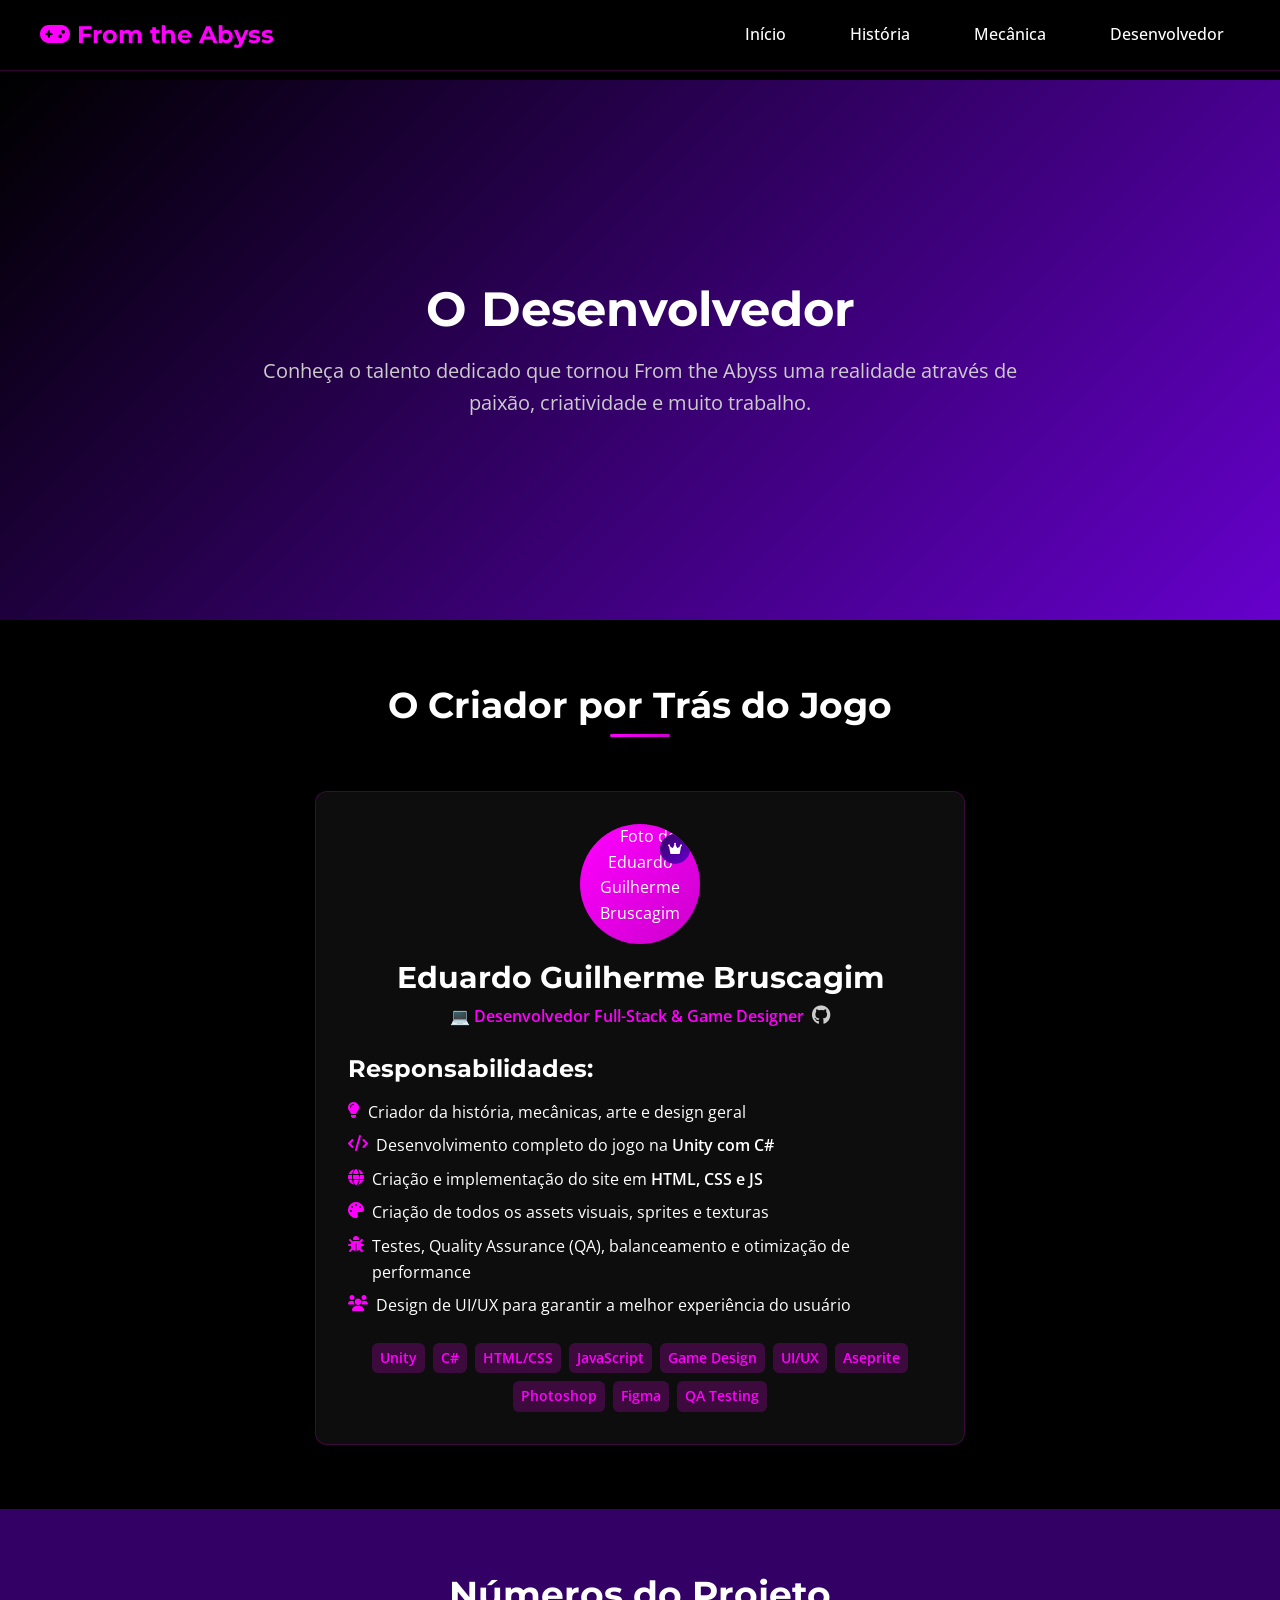
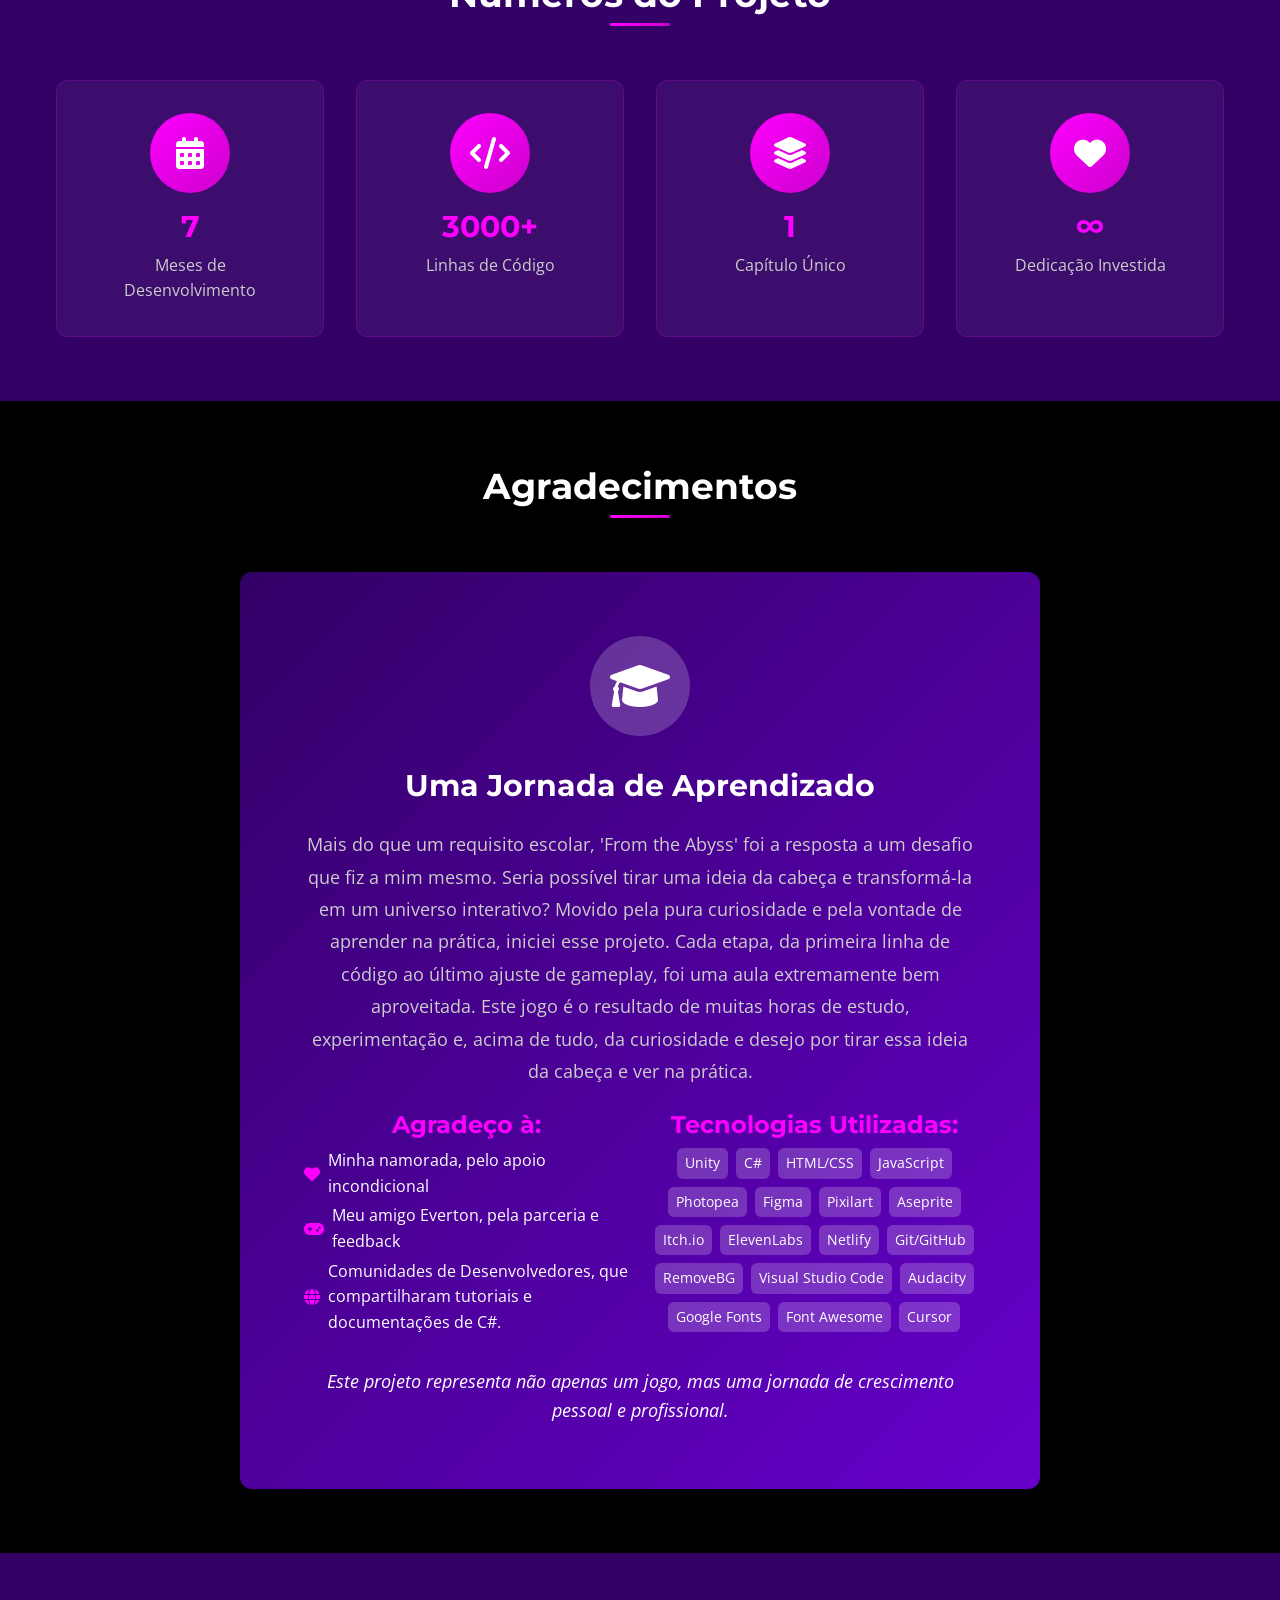
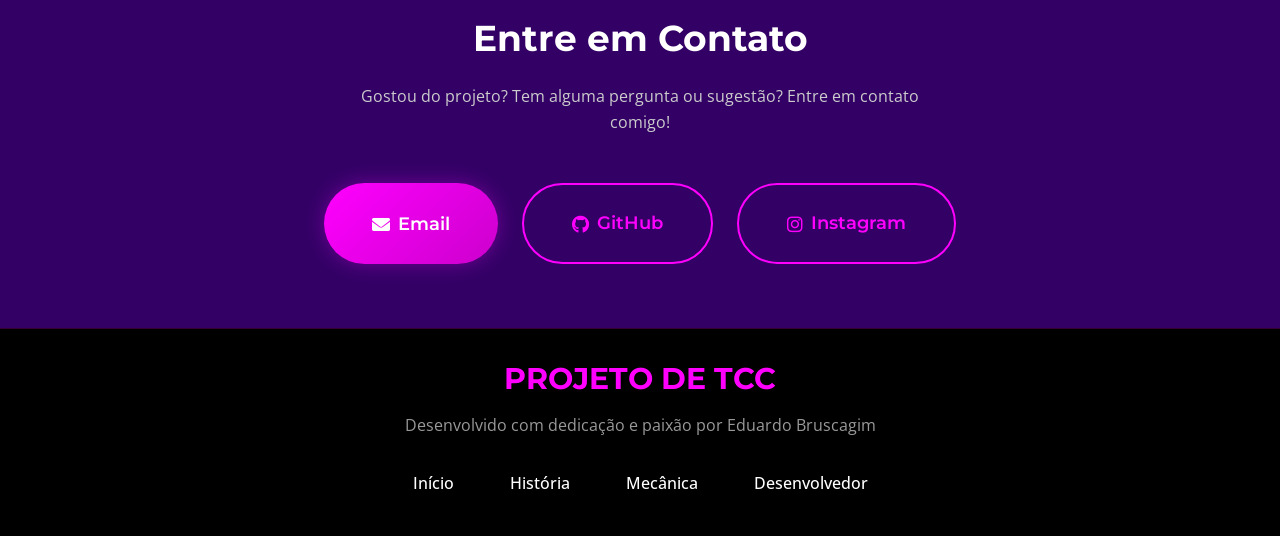
==== desenvolvedor.html @ a8da6824 "..." ====
<!DOCTYPE html>
<html lang="pt-BR">

<head>
    <meta charset="UTF-8">
    <meta name="viewport" content="width=device-width, initial-scale=1.0">
    <meta name="description"
        content="Conheça o desenvolvedor de From the Abyss - O talento dedicado que tornou este projeto uma realidade.">
    <meta name="keywords" content="From the Abyss, desenvolvedor, equipe, TCC, Eduardo Bruscagim, game development">
    <meta name="author" content="Eduardo Guilherme Bruscagim">

    <title>Desenvolvedor - From the Abyss</title>

    <link rel="preconnect" href="https://fonts.googleapis.com">
    <link rel="preconnect" href="https://fonts.gstatic.com" crossorigin>
    <link
        href="https://fonts.googleapis.com/css2?family=Montserrat:wght@400;600;700&family=Open+Sans:wght@300;400;600&display=swap"
        rel="stylesheet">
    <link rel="stylesheet" href="https://cdnjs.cloudflare.com/ajax/libs/font-awesome/6.0.0/css/all.min.css">

    <link rel="stylesheet" href="assets/css/main.css">
</head>

<body>

    <header class="header" id="header">
        <nav class="nav container">

            <a href="index.html" class="nav-logo">
                <i class="fas fa-gamepad"></i> From the Abyss
            </a>

            <ul class="nav-menu" id="nav-menu">
                <li class="nav-item"><a href="index.html" class="nav-link">Início</a></li>
                <li class="nav-item"><a href="historia.html" class="nav-link">História</a></li>
                <li class="nav-item"><a href="mecanica.html" class="nav-link">Mecânica</a></li>
                <li class="nav-item"><a href="desenvolvedor.html" class="nav-link active">Desenvolvedor</a></li>
            </ul>

            <div class="nav-toggle" id="nav-toggle">
                <span></span>
                <span></span>
                <span></span>
            </div>
        </nav>
    </header>

    <main class="main">

        <section class="section-hero" style="min-height: 60vh;">
            <div class="container text-center">
                <h1 class="animate-fade-in-up">O Desenvolvedor</h1>
                <p class="animate-fade-in-up"
                    style="font-size: var(--font-size-xl); color: var(--text-secondary); max-width: 800px; margin: 0 auto; animation-delay: 0.2s;">
                    Conheça o talento dedicado que tornou From the Abyss uma realidade através de paixão,
                    criatividade e muito trabalho.
                </p>
            </div>
        </section>

        <section class="section" id="team">
            <div class="container">
                <h2 class="section-title">O Criador por Trás do Jogo</h2>

                <div style="max-width: 650px; margin: 0 auto;">

                    <div class="card animate-fade-in-up" style="animation-delay: 0.1s;">
                        <div style="text-align: center; margin-bottom: var(--spacing-lg);">
                            <div
                                style="width: 120px; height: 120px; background: var(--gradient-secondary); border-radius: 50%; display: flex; align-items: center; justify-content: center; margin: 0 auto var(--spacing-md); position: relative; overflow: hidden;">
                                <img src="Assets/Images/Desenvolvedor/gojo-seis-olhos.jpg"
                                    alt="Foto de Eduardo Guilherme Bruscagim"
                                    style="width: 100%; height: 100%; object-fit: cover; border-radius: 50%;">
                                <div
                                    style="position: absolute; top: 10px; right: 10px; width: 30px; height: 30px; background: var(--gradient-primary); border-radius: 50%; display: flex; align-items: center; justify-content: center;">
                                    <i class="fas fa-crown" style="font-size: 0.8rem; color: var(--text-primary);"></i>
                                </div>
                            </div>
                            <h3 style="margin-bottom: var(--spacing-xs); color: var(--text-primary);">Eduardo Guilherme
                                Bruscagim</h3>
                            <p
                                style="margin: 0 0 var(--spacing-md) 0; color: var(--secondary-color); font-weight: 600;">
                                💻 Desenvolvedor Full-Stack & Game Designer <a href="https://github.com/Eduuhbruscagim"
                                    target="_blank" title="GitHub"
                                    style="color: var(--text-secondary); font-size: 1.2em; margin-left: var(--spacing-xs); text-decoration: none;"><i
                                        class="fab fa-github"></i></a>
                            </p>
                        </div>

                        <div style="margin-bottom: var(--spacing-lg);">
                            <h4 style="margin-bottom: var(--spacing-md); color: var(--text-primary);">Responsabilidades:
                            </h4>
                            <ul style="list-style: none; padding: 0; margin: 0;">
                                <li style="margin-bottom: var(--spacing-sm); display: flex; align-items: flex-start;">
                                    <i class="fas fa-lightbulb"
                                        style="color: var(--secondary-color); margin-right: var(--spacing-sm); margin-top: 2px; flex-shrink: 0;"></i>
                                    <span>Criador da história, mecânicas, arte e design geral</span>
                                </li>
                                <li style="margin-bottom: var(--spacing-sm); display: flex; align-items: flex-start;">
                                    <i class="fas fa-code"
                                        style="color: var(--secondary-color); margin-right: var(--spacing-sm); margin-top: 2px; flex-shrink: 0;"></i>
                                    <span>Desenvolvimento completo do jogo na <strong>Unity com C#</strong></span>
                                </li>
                                <li style="margin-bottom: var(--spacing-sm); display: flex; align-items: flex-start;">
                                    <i class="fas fa-globe"
                                        style="color: var(--secondary-color); margin-right: var(--spacing-sm); margin-top: 2px; flex-shrink: 0;"></i>
                                    <span>Criação e implementação do site em <strong>HTML, CSS e JS</strong></span>
                                </li>
                                <li style="margin-bottom: var(--spacing-sm); display: flex; align-items: flex-start;">
                                    <i class="fas fa-palette"
                                        style="color: var(--secondary-color); margin-right: var(--spacing-sm); margin-top: 2px; flex-shrink: 0;"></i>
                                    <span>Criação de todos os assets visuais, sprites e texturas</span>
                                </li>
                                <li style="margin-bottom: var(--spacing-sm); display: flex; align-items: flex-start;">
                                    <i class="fas fa-bug"
                                        style="color: var(--secondary-color); margin-right: var(--spacing-sm); margin-top: 2px; flex-shrink: 0;"></i>
                                    <span>Testes, Quality Assurance (QA), balanceamento e otimização de
                                        performance</span>
                                </li>
                                <li style="display: flex; align-items: flex-start;">
                                    <i class="fas fa-users"
                                        style="color: var(--secondary-color); margin-right: var(--spacing-sm); margin-top: 2px; flex-shrink: 0;"></i>
                                    <span>Design de UI/UX para garantir a melhor experiência do usuário</span>
                                </li>
                            </ul>
                        </div>
                        <div style="display: flex; gap: var(--spacing-sm); flex-wrap: wrap; justify-content: center;">
                            <span
                                style="background: rgba(255, 0, 255, 0.2); color: var(--secondary-color); padding: var(--spacing-xs) var(--spacing-sm); border-radius: var(--border-radius-sm); font-size: var(--font-size-sm); font-weight: 600;">Unity</span>
                            <span
                                style="background: rgba(255, 0, 255, 0.2); color: var(--secondary-color); padding: var(--spacing-xs) var(--spacing-sm); border-radius: var(--border-radius-sm); font-size: var(--font-size-sm); font-weight: 600;">C#</span>
                            <span
                                style="background: rgba(255, 0, 255, 0.2); color: var(--secondary-color); padding: var(--spacing-xs) var(--spacing-sm); border-radius: var(--border-radius-sm); font-size: var(--font-size-sm); font-weight: 600;">HTML/CSS</span>
                            <span
                                style="background: rgba(255, 0, 255, 0.2); color: var(--secondary-color); padding: var(--spacing-xs) var(--spacing-sm); border-radius: var(--border-radius-sm); font-size: var(--font-size-sm); font-weight: 600;">JavaScript</span>
                            <span
                                style="background: rgba(255, 0, 255, 0.2); color: var(--secondary-color); padding: var(--spacing-xs) var(--spacing-sm); border-radius: var(--border-radius-sm); font-size: var(--font-size-sm); font-weight: 600;">Game
                                Design</span>
                            <span
                                style="background: rgba(255, 0, 255, 0.2); color: var(--secondary-color); padding: var(--spacing-xs) var(--spacing-sm); border-radius: var(--border-radius-sm); font-size: var(--font-size-sm); font-weight: 600;">UI/UX</span>
                            <span
                                style="background: rgba(255, 0, 255, 0.2); color: var(--secondary-color); padding: var(--spacing-xs) var(--spacing-sm); border-radius: var(--border-radius-sm); font-size: var(--font-size-sm); font-weight: 600;">Aseprite</span>
                            <span
                                style="background: rgba(255, 0, 255, 0.2); color: var(--secondary-color); padding: var(--spacing-xs) var(--spacing-sm); border-radius: var(--border-radius-sm); font-size: var(--font-size-sm); font-weight: 600;">Photoshop</span>
                            <span
                                style="background: rgba(255, 0, 255, 0.2); color: var(--secondary-color); padding: var(--spacing-xs) var(--spacing-sm); border-radius: var(--border-radius-sm); font-size: var(--font-size-sm); font-weight: 600;">Figma</span>
                            <span
                                style="background: rgba(255, 0, 255, 0.2); color: var(--secondary-color); padding: var(--spacing-xs) var(--spacing-sm); border-radius: var(--border-radius-sm); font-size: var(--font-size-sm); font-weight: 600;">QA
                                Testing</span>
                        </div>
                    </div>

                </div>
            </div>
        </section>

        <section class="section section-dark" id="stats">
            <div class="container">
                <h2 class="section-title">Números do Projeto</h2>
                <div class="grid grid-4">
                    <div class="card text-center">
                        <div
                            style="width: 80px; height: 80px; background: var(--gradient-secondary); border-radius: 50%; display: flex; align-items: center; justify-content: center; margin: 0 auto var(--spacing-md);">
                            <i class="fas fa-calendar-alt" style="font-size: 2rem; color: var(--text-primary);"></i>
                        </div>
                        <h3
                            style="color: var(--secondary-color); font-size: var(--font-size-3xl); margin-bottom: var(--spacing-sm);">
                            7</h3>
                        <p style="margin: 0; color: var(--text-secondary);">Meses de Desenvolvimento</p>
                    </div>
                    <div class="card text-center">
                        <div
                            style="width: 80px; height: 80px; background: var(--gradient-secondary); border-radius: 50%; display: flex; align-items: center; justify-content: center; margin: 0 auto var(--spacing-md);">
                            <i class="fas fa-code" style="font-size: 2rem; color: var(--text-primary);"></i>
                        </div>
                        <h3
                            style="color: var(--secondary-color); font-size: var(--font-size-3xl); margin-bottom: var(--spacing-sm);">
                            3000+</h3>
                        <p style="margin: 0; color: var(--text-secondary);">Linhas de Código</p>
                    </div>
                    <div class="card text-center">
                        <div
                            style="width: 80px; height: 80px; background: var(--gradient-secondary); border-radius: 50%; display: flex; align-items: center; justify-content: center; margin: 0 auto var(--spacing-md);">
                            <i class="fas fa-layer-group" style="font-size: 2rem; color: var(--text-primary);"></i>
                        </div>
                        <h3
                            style="color: var(--secondary-color); font-size: var(--font-size-3xl); margin-bottom: var(--spacing-sm);">
                            1</h3>
                        <p style="margin: 0; color: var(--text-secondary);">Capítulo Único</p>
                    </div>
                    <div class="card text-center">
                        <div
                            style="width: 80px; height: 80px; background: var(--gradient-secondary); border-radius: 50%; display: flex; align-items: center; justify-content: center; margin: 0 auto var(--spacing-md);">
                            <i class="fas fa-heart" style="font-size: 2rem; color: var(--text-primary);"></i>
                        </div>
                        <h3
                            style="color: var(--secondary-color); font-size: var(--font-size-3xl); margin-bottom: var(--spacing-sm);">
                            ∞</h3>
                        <p style="margin: 0; color: var(--text-secondary);">Dedicação Investida</p>
                    </div>
                </div>
            </div>
        </section>

        <section class="section" id="acknowledgments">
            <div class="container">
                <div style="max-width: 800px; margin: 0 auto; text-align: center;">
                    <h2 class="section-title">Agradecimentos</h2>
                    <div class="card"
                        style="background: var(--gradient-primary); border: none; padding: var(--spacing-3xl);">
                        <div
                            style="width: 100px; height: 100px; background: rgba(255, 255, 255, 0.2); border-radius: 50%; display: flex; align-items: center; justify-content: center; margin: 0 auto var(--spacing-xl);">
                            <i class="fas fa-graduation-cap" style="font-size: 3rem; color: var(--text-primary);"></i>
                        </div>
                        <h3 style="margin-bottom: var(--spacing-lg); color: var(--text-primary);">Uma Jornada de
                            Aprendizado</h3>
                        <p
                            style="margin-bottom: var(--spacing-lg); color: var(--text-secondary); font-size: var(--font-size-lg); line-height: 1.8;">
                            Mais do que um requisito escolar, 'From the Abyss' foi a resposta a um desafio que fiz a mim mesmo. Seria possível tirar uma ideia da cabeça e transformá-la em um universo interativo? Movido pela pura curiosidade e pela vontade de aprender na prática, iniciei esse projeto. Cada etapa, da primeira linha de código ao último ajuste de gameplay, foi uma aula extremamente bem aproveitada. Este jogo é o resultado de muitas horas de estudo, experimentação e, acima de tudo, da curiosidade e desejo por tirar essa ideia da cabeça e ver na prática.
                        </p>
                        <div
                            style="display: grid; grid-template-columns: repeat(auto-fit, minmax(200px, 1fr)); gap: var(--spacing-lg); margin-bottom: var(--spacing-xl);">
                           <div>
                <h4 style="color: var(--secondary-color); margin-bottom: var(--spacing-sm);">Agradeço
                    à:</h4>
                <ul style="list-style: none; padding: 0; margin: 0; text-align: left;">
                    <li style="margin-bottom: var(--spacing-xs); display: flex; align-items: center;">
                        <i class="fas fa-heart"
                            style="color: var(--secondary-color); margin-right: var(--spacing-sm);"></i>
                        <span>Minha namorada, pelo apoio incondicional</span>
                    </li>
                    <li style="margin-bottom: var(--spacing-xs); display: flex; align-items: center;">
                        <i class="fas fa-gamepad"
                            style="color: var(--secondary-color); margin-right: var(--spacing-sm);"></i>
                        <span>Meu amigo Everton, pela parceria e feedback</span>
                    </li>
                    <li style="display: flex; align-items: center;">
                        <i class="fas fa-globe"
                            style="color: var(--secondary-color); margin-right: var(--spacing-sm);"></i>
                        <span>Comunidades de Desenvolvedores, que compartilharam tutoriais e documentações de C#.</span>
                    </li>
                </ul>
            </div>
                            <div>
                                <h4 style="color: var(--secondary-color); margin-bottom: var(--spacing-sm);">Tecnologias
                                    Utilizadas:</h4>
                                <div
                                    style="display: flex; flex-wrap: wrap; gap: var(--spacing-sm); justify-content: center;">
                                    <span
                                        style="background: rgba(255, 255, 255, 0.2); color: var(--text-primary); padding: var(--spacing-xs) var(--spacing-sm); border-radius: var(--border-radius-sm); font-size: var(--font-size-sm);">Unity</span>
                                    <span
                                        style="background: rgba(255, 255, 255, 0.2); color: var(--text-primary); padding: var(--spacing-xs) var(--spacing-sm); border-radius: var(--border-radius-sm); font-size: var(--font-size-sm);">C#</span>
                                    <span
                                        style="background: rgba(255, 255, 255, 0.2); color: var(--text-primary); padding: var(--spacing-xs) var(--spacing-sm); border-radius: var(--border-radius-sm); font-size: var(--font-size-sm);">HTML/CSS</span>
                                    <span
                                        style="background: rgba(255, 255, 255, 0.2); color: var(--text-primary); padding: var(--spacing-xs) var(--spacing-sm); border-radius: var(--border-radius-sm); font-size: var(--font-size-sm);">JavaScript</span>
                                    <span
                                        style="background: rgba(255, 255, 255, 0.2); color: var(--text-primary); padding: var(--spacing-xs) var(--spacing-sm); border-radius: var(--border-radius-sm); font-size: var(--font-size-sm);">Photopea</span>
                                    <span
                                        style="background: rgba(255, 255, 255, 0.2); color: var(--text-primary); padding: var(--spacing-xs) var(--spacing-sm); border-radius: var(--border-radius-sm); font-size: var(--font-size-sm);">Figma</span>
                                    <span
                                        style="background: rgba(255, 255, 255, 0.2); color: var(--text-primary); padding: var(--spacing-xs) var(--spacing-sm); border-radius: var(--border-radius-sm); font-size: var(--font-size-sm);">Pixilart</span>
                                    <span
                                        style="background: rgba(255, 255, 255, 0.2); color: var(--text-primary); padding: var(--spacing-xs) var(--spacing-sm); border-radius: var(--border-radius-sm); font-size: var(--font-size-sm);">Aseprite</span>
                                    <span
                                        style="background: rgba(255, 255, 255, 0.2); color: var(--text-primary); padding: var(--spacing-xs) var(--spacing-sm); border-radius: var(--border-radius-sm); font-size: var(--font-size-sm);">Itch.io</span>
                                    <span
                                        style="background: rgba(255, 255, 255, 0.2); color: var(--text-primary); padding: var(--spacing-xs) var(--spacing-sm); border-radius: var(--border-radius-sm); font-size: var(--font-size-sm);">ElevenLabs</span>
                                    <span
                                        style="background: rgba(255, 255, 255, 0.2); color: var(--text-primary); padding: var(--spacing-xs) var(--spacing-sm); border-radius: var(--border-radius-sm); font-size: var(--font-size-sm);">Netlify</span>
                                    <span
                                        style="background: rgba(255, 255, 255, 0.2); color: var(--text-primary); padding: var(--spacing-xs) var(--spacing-sm); border-radius: var(--border-radius-sm); font-size: var(--font-size-sm);">Git/GitHub</span>
                                    <span
                                        style="background: rgba(255, 255, 255, 0.2); color: var(--text-primary); padding: var(--spacing-xs) var(--spacing-sm); border-radius: var(--border-radius-sm); font-size: var(--font-size-sm);">RemoveBG</span>
                                    <span
                                        style="background: rgba(255, 255, 255, 0.2); color: var(--text-primary); padding: var(--spacing-xs) var(--spacing-sm); border-radius: var(--border-radius-sm); font-size: var(--font-size-sm);">Visual
                                        Studio Code</span>
                                    <span
                                        style="background: rgba(255, 255, 255, 0.2); color: var(--text-primary); padding: var(--spacing-xs) var(--spacing-sm); border-radius: var(--border-radius-sm); font-size: var(--font-size-sm);">Audacity</span>
                                    <span
                                        style="background: rgba(255, 255, 255, 0.2); color: var(--text-primary); padding: var(--spacing-xs) var(--spacing-sm); border-radius: var(--border-radius-sm); font-size: var(--font-size-sm);">Google
                                        Fonts</span>
                                    <span
                                        style="background: rgba(255, 255, 255, 0.2); color: var(--text-primary); padding: var(--spacing-xs) var(--spacing-sm); border-radius: var(--border-radius-sm); font-size: var(--font-size-sm);">Font
                                        Awesome</span>
                                    <span
                                        style="background: rgba(255, 255, 255, 0.2); color: var(--text-primary); padding: var(--spacing-xs) var(--spacing-sm); border-radius: var(--border-radius-sm); font-size: var(--font-size-sm);">Cursor</span>
                                </div>
                            </div>
                        </div>
                        <p
                            style="margin: 0; color: var(--text-primary); font-style: italic; font-size: var(--font-size-lg);">
                            Este projeto representa não apenas um jogo, mas uma jornada de crescimento pessoal e
                            profissional.
                        </p>
                    </div>
                </div>
            </div>
        </section>

        <section class="section section-dark" id="contact">
            <div class="container text-center">
                <h2 class="mb-4">Entre em Contato</h2>
                <p class="mb-6" style="color: var(--text-secondary); max-width: 600px; margin-left: auto; margin-right: auto;">
                    Gostou do projeto? Tem alguma pergunta ou sugestão? Entre em contato comigo!
                </p>
                <div style="display: flex; gap: var(--spacing-lg); justify-content: center; flex-wrap: wrap;">
            
                    <button onclick="copiarEmail(this)" class="btn btn-primary btn-lg">
                        <i class="fas fa-envelope"></i>
                        <span>Email</span>
                    </button>
                    <a href="https://github.com/Eduuhbruscagim" class="btn btn-secondary btn-lg">
                        <i class="fab fa-github"></i> GitHub
                    </a>
                    <a href="https://www.instagram.com/eduuhbruscagim/" class="btn btn-secondary btn-lg">
                        <i class="fab fa-instagram"></i> Instagram
                    </a>
                </div>
            </div>
            </div>
        </section>
    </main>

    <footer
        style="background: var(--background-dark); padding: var(--spacing-xl) 0; border-top: 1px solid var(--border-color);">
        <div class="container text-center">
            <div style="margin-bottom: var(--spacing-lg);">
                <h3 style="color: var(--secondary-color); margin-bottom: var(--spacing-md);">PROJETO DE TCC</h3>
                <p style="color: var(--text-muted); margin: 0;">
                    Desenvolvido com dedicação e paixão por Eduardo Bruscagim
                </p>
            </div>
            <div style="display: flex; justify-content: center; gap: var(--spacing-lg); flex-wrap: wrap;">
                <a href="index.html" class="nav-link">Início</a>
                <a href="historia.html" class="nav-link">História</a>
                <a href="mecanica.html" class="nav-link">Mecânica</a>
                <a href="desenvolvedor.html" class="nav-link">Desenvolvedor</a>
            </div>
        </div>
    </footer>

    <script src="assets/js/main.js"></script>
    <script>
        (function () { document.addEventListener('contextmenu', function (l) { l.preventDefault() }); document.addEventListener('keydown', function (l) { (123 === l.keyCode || l.ctrlKey && l.shiftKey && 73 === l.keyCode || l.ctrlKey && 85 === l.keyCode) && l.preventDefault() }) })();
    </script>

<script>
    function copiarEmail(botao) {
        // O email que será copiado
        const email = 'eduguilhermebruscagim@gmail.com';

        // Usa a API do navegador para copiar o texto
        navigator.clipboard.writeText(email).then(() => {
            // Pega o elemento <span> de dentro do botão
            const textoBotao = botao.querySelector('span');

            // Guarda o texto original
            const textoOriginal = textoBotao.textContent;

            // Avisa o usuário que o email foi copiado
            textoBotao.textContent = 'Email Copiado!';

            // Faz o texto do botão voltar ao normal depois de 2 segundos
            setTimeout(() => {
                textoBotao.textContent = textoOriginal;
            }, 2000);
        }).catch(err => {
            // Loga um erro no console caso a cópia falhe
            console.error('Falha ao copiar o email: ', err);
            alert('Não foi possível copiar o email.');
        });
    }
</script>
</body>

</html>
---- assets/css/main.css ----
/* ===== RESET E CONFIGURAÇÕES BÁSICAS ===== */
* {
    margin: 0;
    padding: 0;
    box-sizing: border-box;
}

/* ===== VARIÁVEIS CSS (DESIGN SYSTEM) ===== */
:root {
    /* Cores */
    --primary-color: #330066;
    --secondary-color: #FF00FF;
    --accent-color: #6600CC;
    --text-primary: #FFFFFF;
    --text-secondary: #CCCCCC;
    --text-muted: #999999;
    --background-dark: #000000;
    --background-card: rgba(255, 255, 255, 0.05);
    --border-color: rgba(255, 0, 255, 0.2);

    /* Gradientes */
    --gradient-primary: linear-gradient(135deg, #330066 0%, #6600CC 100%);
    --gradient-secondary: linear-gradient(135deg, #FF00FF 0%, #CC00CC 100%);
    --gradient-hero: linear-gradient(135deg, #000000 0%, #330066 50%, #6600CC 100%);

    /* Tipografia */
    --font-primary: 'Montserrat', sans-serif;
    --font-secondary: 'Open Sans', sans-serif;

    /* Tamanhos de fonte */
    --font-size-xs: 0.75rem;
    --font-size-sm: 0.875rem;
    --font-size-base: 1rem;
    --font-size-lg: 1.125rem;
    --font-size-xl: 1.25rem;
    --font-size-2xl: 1.5rem;
    --font-size-3xl: 1.875rem;
    --font-size-4xl: 2.25rem;
    --font-size-5xl: 3rem;

    /* Espaçamentos */
    --spacing-xs: 0.25rem;
    --spacing-sm: 0.5rem;
    --spacing-md: 1rem;
    --spacing-lg: 1.5rem;
    --spacing-xl: 2rem;
    --spacing-2xl: 3rem;
    --spacing-3xl: 4rem;

    /* Bordas */
    --border-radius-sm: 0.375rem;
    --border-radius-md: 0.5rem;
    --border-radius-lg: 0.75rem;
    --border-radius-xl: 1rem;
    --border-radius-full: 9999px;

    /* Sombras */
    --shadow-sm: 0 1px 2px 0 rgba(0, 0, 0, 0.05);
    --shadow-md: 0 4px 6px -1px rgba(0, 0, 0, 0.1);
    --shadow-lg: 0 10px 15px -3px rgba(0, 0, 0, 0.1);
    --shadow-xl: 0 20px 25px -5px rgba(0, 0, 0, 0.1);
    --shadow-glow: 0 0 20px rgba(255, 0, 255, 0.3);

    /* Transições */
    --transition-fast: 0.15s ease-in-out;
    --transition-normal: 0.3s ease-in-out;
    --transition-slow: 0.5s ease-in-out;

    /* Breakpoints */
    --breakpoint-sm: 640px;
    --breakpoint-md: 768px;
    --breakpoint-lg: 1024px;
    --breakpoint-xl: 1280px;
}

/* ===== CONFIGURAÇÕES GLOBAIS ===== */
html {
    scroll-behavior: smooth;
    font-size: 16px;
}

body {
    font-family: var(--font-secondary);
    font-size: var(--font-size-base);
    line-height: 1.6;
    color: var(--text-primary);
    background: var(--background-dark);
    overflow-x: hidden;
    min-height: 100vh;
}

/* ===== TIPOGRAFIA ===== */
h1,
h2,
h3,
h4,
h5,
h6 {
    font-family: var(--font-primary);
    font-weight: 700;
    line-height: 1.2;
    margin-bottom: var(--spacing-md);
}

h1 {
    font-size: var(--font-size-5xl);
}

h2 {
    font-size: var(--font-size-4xl);
}

h3 {
    font-size: var(--font-size-3xl);
}

h4 {
    font-size: var(--font-size-2xl);
}

h5 {
    font-size: var(--font-size-xl);
}

h6 {
    font-size: var(--font-size-lg);
}

p {
    margin-bottom: var(--spacing-md);
    color: var(--text-secondary);
}

a {
    color: var(--secondary-color);
    text-decoration: none;
    transition: var(--transition-normal);
}

a:hover {
    color: var(--accent-color);
    text-decoration: underline;
}

strong {
    color: var(--text-primary);
    font-weight: 600;
}

/* ===== LAYOUT CONTAINERS ===== */
.container {
    max-width: 1200px;
    margin: 0 auto;
    padding: 0 var(--spacing-md);
}

.container-fluid {
    width: 100%;
    padding: 0 var(--spacing-md);
}

/* ===== HEADER E NAVEGAÇÃO ===== */
.header {
    position: fixed;
    top: 0;
    left: 0;
    right: 0;
    z-index: 1000;
    background: rgba(0, 0, 0, 0.9);
    backdrop-filter: blur(10px);
    border-bottom: 1px solid var(--border-color);
    transition: var(--transition-normal);
}

.header.scrolled {
    background: rgba(0, 0, 0, 0.95);
    box-shadow: var(--shadow-lg);
}

.nav {
    display: flex;
    align-items: center;
    justify-content: space-between;
    padding: var(--spacing-md) 0;
}

.nav-logo {
    font-family: var(--font-primary);
    font-size: var(--font-size-2xl);
    font-weight: 700;
    color: var(--secondary-color);
    text-decoration: none;
}

.nav-logo:hover {
    color: var(--accent-color);
    text-decoration: none;
}

.nav-menu {
    display: flex;
    list-style: none;
    gap: var(--spacing-xl);
}

.nav-item {
    position: relative;
}

.nav-link {
    font-weight: 500;
    color: var(--text-primary);
    padding: var(--spacing-sm) var(--spacing-md);
    border-radius: var(--border-radius-md);
    transition: var(--transition-normal);
    position: relative;
    overflow: hidden;
}

.nav-link:hover {
    color: var(--secondary-color);
    background: var(--background-card);
    text-decoration: none;
}

.nav-link.active {
    color: var(--secondary-color);
    background: var(--background-card);
}

.nav-link::after {
    content: '';
    position: absolute;
    bottom: 0;
    left: 0;
    width: 0;
    height: 2px;
    background: var(--gradient-secondary);
    transition: var(--transition-normal);
}

.nav-link:hover::after,
.nav-link.active::after {
    width: 100%;
}

/* Menu Mobile */
.nav-toggle {
    display: none;
    flex-direction: column;
    cursor: pointer;
    padding: var(--spacing-sm);
}

.nav-toggle span {
    width: 25px;
    height: 3px;
    background: var(--text-primary);
    margin: 3px 0;
    transition: var(--transition-normal);
}

.nav-toggle.active span:nth-child(1) {
    transform: rotate(-45deg) translate(-5px, 6px);
}

.nav-toggle.active span:nth-child(2) {
    opacity: 0;
}

.nav-toggle.active span:nth-child(3) {
    transform: rotate(45deg) translate(-5px, -6px);
}

/* ===== MAIN CONTENT ===== */
.main {
    margin-top: 80px;
    /* Altura do header fixo */
    min-height: calc(100vh - 80px);
}

/* ===== SEÇÕES ===== */
.section {
    padding: var(--spacing-3xl) 0;
    position: relative;
}

.section-hero {
    min-height: 100vh;
    display: flex;
    align-items: center;
    background: var(--gradient-hero);
    position: relative;
    overflow: hidden;
}

.section-hero::before {
    content: '';
    position: absolute;
    top: 0;
    left: 0;
    right: 0;
    bottom: 0;
    background: url('../images/backgrounds/hero-bg.jpg') center/cover;
    opacity: 0.3;
    z-index: -1;
}

.section-dark {
    background: var(--primary-color);
}

.section-title {
    text-align: center;
    margin-bottom: var(--spacing-3xl);
    position: relative;
}

.section-title::after {
    content: '';
    position: absolute;
    bottom: -10px;
    left: 50%;
    transform: translateX(-50%);
    width: 60px;
    height: 3px;
    background: var(--gradient-secondary);
    border-radius: var(--border-radius-full);
}

/* ===== CARDS ===== */
.card {
    background: var(--background-card);
    border: 1px solid var(--border-color);
    border-radius: var(--border-radius-lg);
    padding: var(--spacing-xl);
    transition: var(--transition-normal);
    backdrop-filter: blur(10px);
}

.card:hover {
    transform: translateY(-5px);
    box-shadow: var(--shadow-glow);
    border-color: var(--secondary-color);
}

.card-title {
    color: var(--text-primary);
    margin-bottom: var(--spacing-md);
}

.card-content {
    color: var(--text-secondary);
}

/* ===== GRID LAYOUTS ===== */
.grid {
    display: grid;
    gap: var(--spacing-xl);
}

.grid-2 {
    grid-template-columns: repeat(auto-fit, minmax(300px, 1fr));
}

.grid-3 {
    grid-template-columns: repeat(auto-fit, minmax(250px, 1fr));
}

.grid-4 {
    grid-template-columns: repeat(auto-fit, minmax(200px, 1fr));
}

/* ===== BOTÕES ===== */
.btn {
    display: inline-flex;
    align-items: center;
    justify-content: center;
    gap: var(--spacing-sm);
    padding: var(--spacing-md) var(--spacing-xl);
    font-family: var(--font-primary);
    font-weight: 600;
    font-size: var(--font-size-base);
    border: none;
    border-radius: var(--border-radius-full);
    cursor: pointer;
    transition: var(--transition-normal);
    text-decoration: none;
    position: relative;
    overflow: hidden;
}

.btn-primary {
    background: var(--gradient-secondary);
    color: var(--text-primary);
    box-shadow: var(--shadow-glow);
}

.btn-primary:hover {
    transform: translateY(-2px);
    box-shadow: 0 0 30px rgba(255, 0, 255, 0.5);
    color: var(--text-primary);
    text-decoration: none;
}

.btn-secondary {
    background: transparent;
    color: var(--secondary-color);
    border: 2px solid var(--secondary-color);
}

.btn-secondary:hover {
    background: var(--secondary-color);
    color: var(--background-dark);
    text-decoration: none;
}

.btn-lg {
    padding: var(--spacing-lg) var(--spacing-2xl);
    font-size: var(--font-size-lg);
}

/* ===== ACCORDION ===== */
.accordion {
    border-radius: var(--border-radius-lg);
    overflow: hidden;
    background: var(--background-card);
    border: 1px solid var(--border-color);
}

.accordion-item {
    border-bottom: 1px solid var(--border-color);
}

.accordion-item:last-child {
    border-bottom: none;
}

.accordion-button {
    width: 100%;
    padding: var(--spacing-xl);
    background: transparent;
    border: none;
    color: var(--text-primary);
    font-family: var(--font-primary);
    font-size: var(--font-size-xl);
    font-weight: 600;
    text-align: left;
    cursor: pointer;
    transition: var(--transition-normal);
    position: relative;
}

.accordion-button:hover {
    background: var(--background-card);
    color: var(--secondary-color);
}

.accordion-button::after {
    content: '+';
    position: absolute;
    right: var(--spacing-xl);
    top: 50%;
    transform: translateY(-50%);
    font-size: var(--font-size-2xl);
    transition: var(--transition-normal);
}

.accordion-button.active::after {
    content: '−';
    color: var(--secondary-color);
}

.accordion-content {
    max-height: 0;
    overflow: hidden;
    transition: max-height var(--transition-slow);
}

.accordion-content.active {
    max-height: 1000px;
}

.accordion-content-inner {
    padding: 0 var(--spacing-xl) var(--spacing-xl);
}

/* ===== ANIMAÇÕES ===== */
@keyframes fadeInUp {
    from {
        opacity: 0;
        transform: translateY(30px);
    }

    to {
        opacity: 1;
        transform: translateY(0);
    }
}

@keyframes fadeInLeft {
    from {
        opacity: 0;
        transform: translateX(-30px);
    }

    to {
        opacity: 1;
        transform: translateX(0);
    }
}

@keyframes fadeInRight {
    from {
        opacity: 0;
        transform: translateX(30px);
    }

    to {
        opacity: 1;
        transform: translateX(0);
    }
}

@keyframes pulse {

    0%,
    100% {
        transform: scale(1);
    }

    50% {
        transform: scale(1.05);
    }
}

.animate-fade-in-up {
    animation: fadeInUp 0.6s ease-out;
}

.animate-fade-in-left {
    animation: fadeInLeft 0.6s ease-out;
}

.animate-fade-in-right {
    animation: fadeInRight 0.6s ease-out;
}

.animate-pulse {
    animation: pulse 2s infinite;
}

/* ===== UTILIDADES ===== */
.text-center {
    text-align: center;
}

.text-left {
    text-align: left;
}

.text-right {
    text-align: right;
}

.mb-0 {
    margin-bottom: 0;
}

.mb-1 {
    margin-bottom: var(--spacing-xs);
}

.mb-2 {
    margin-bottom: var(--spacing-sm);
}

.mb-3 {
    margin-bottom: var(--spacing-md);
}

.mb-4 {
    margin-bottom: var(--spacing-lg);
}

.mb-5 {
    margin-bottom: var(--spacing-xl);
}

.mb-6 {
    margin-bottom: var(--spacing-2xl);
}

.mt-0 {
    margin-top: 0;
}

.mt-1 {
    margin-top: var(--spacing-xs);
}

.mt-2 {
    margin-top: var(--spacing-sm);
}

.mt-3 {
    margin-top: var(--spacing-md);
}

.mt-4 {
    margin-top: var(--spacing-lg);
}

.mt-5 {
    margin-top: var(--spacing-xl);
}

.mt-6 {
    margin-top: var(--spacing-2xl);
}

.hidden {
    display: none;
}

.visible {
    display: block;
}

/* ===== RESPONSIVIDADE ===== */
@media (max-width: 768px) {
    :root {
        --font-size-5xl: 2.25rem;
        --font-size-4xl: 1.875rem;
        --font-size-3xl: 1.5rem;
    }

    .nav-menu {
        position: fixed;
        top: 80px;
        left: -100%;
        width: 100%;
        height: calc(100vh - 80px);
        background: rgba(0, 0, 0, 0.95);
        flex-direction: column;
        justify-content: flex-start;
        align-items: center;
        padding-top: var(--spacing-3xl);
        transition: var(--transition-normal);
    }

    .nav-menu.active {
        left: 0;
    }

    .nav-toggle {
        display: flex;
    }

    .section {
        padding: var(--spacing-2xl) 0;
    }

    .grid-2,
    .grid-3,
    .grid-4 {
        grid-template-columns: 1fr;
    }

    .container {
        padding: 0 var(--spacing-md);
    }
}

@media (max-width: 480px) {
    .container {
        padding: 0 var(--spacing-sm);
    }

    .card {
        padding: var(--spacing-md);
    }

    .btn {
        padding: var(--spacing-sm) var(--spacing-lg);
        font-size: var(--font-size-sm);
    }

    .btn-lg {
        padding: var(--spacing-md) var(--spacing-xl);
        font-size: var(--font-size-base);
    }
}
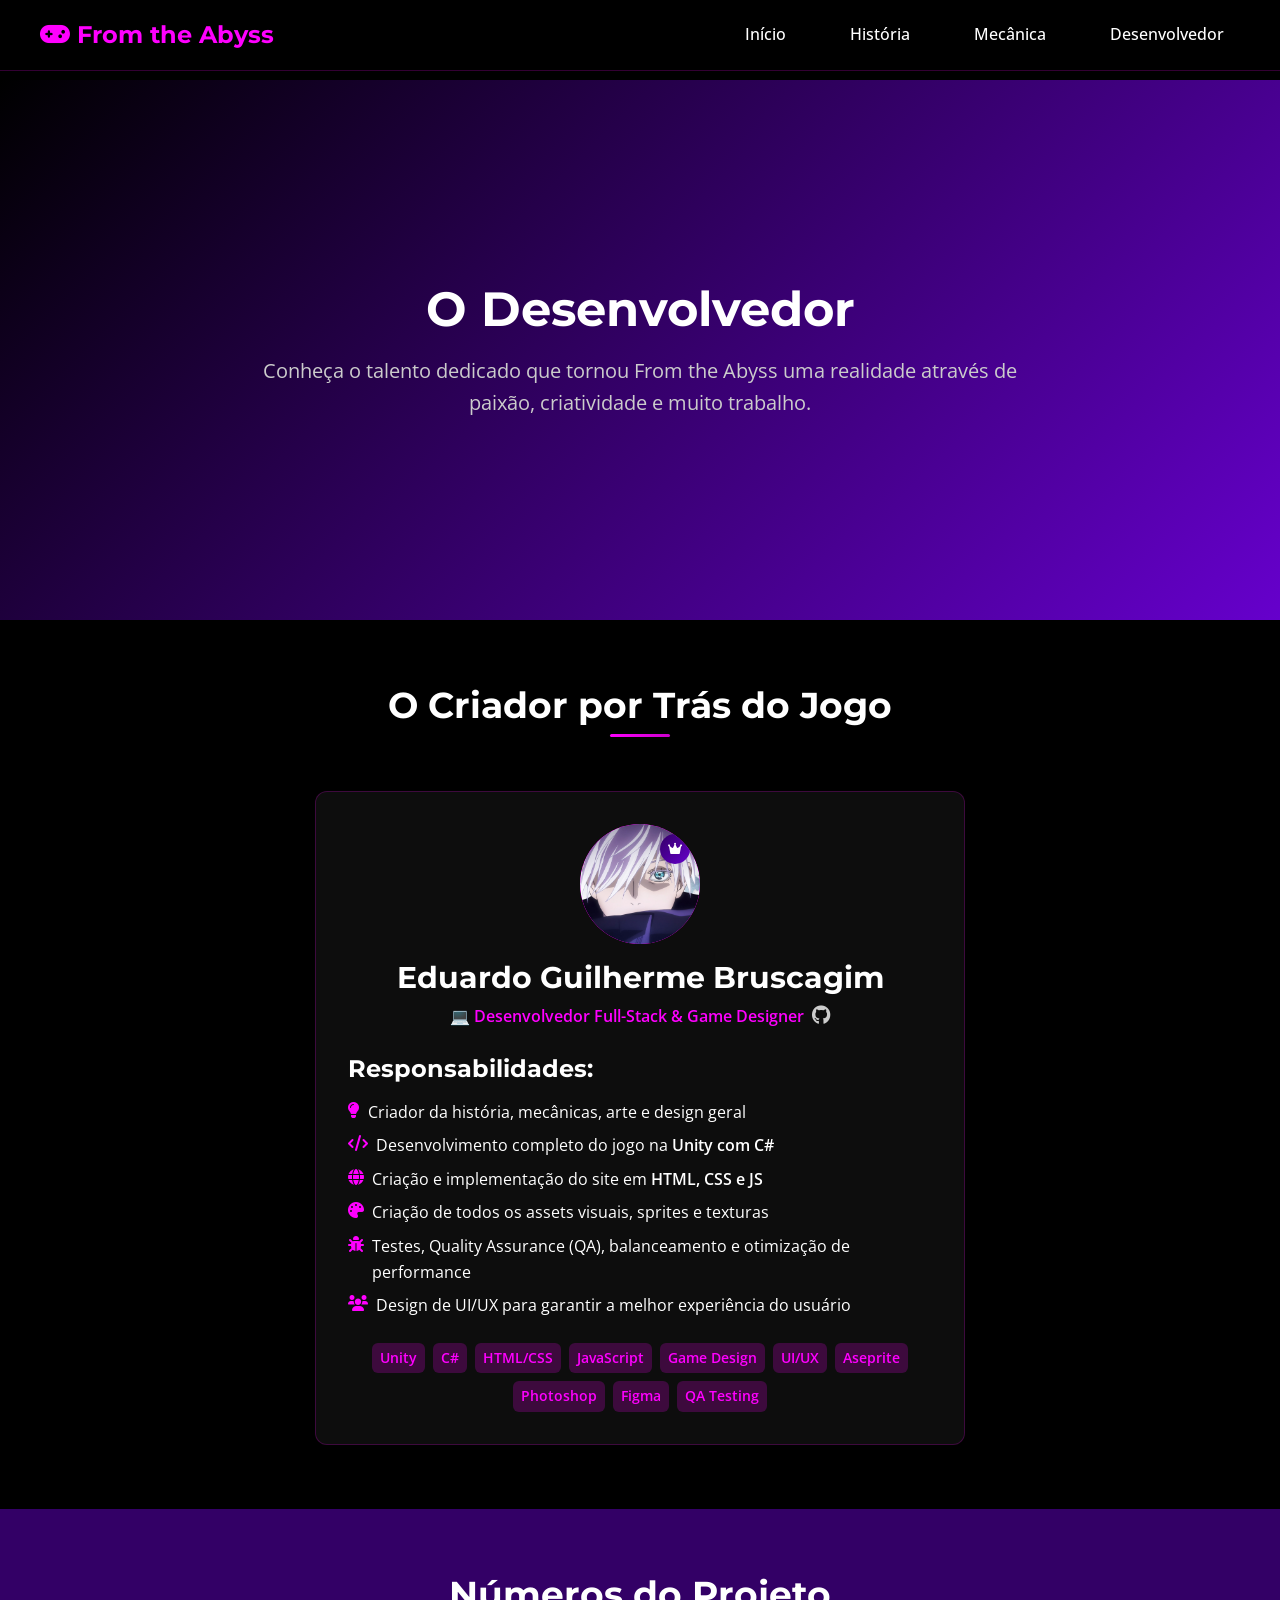
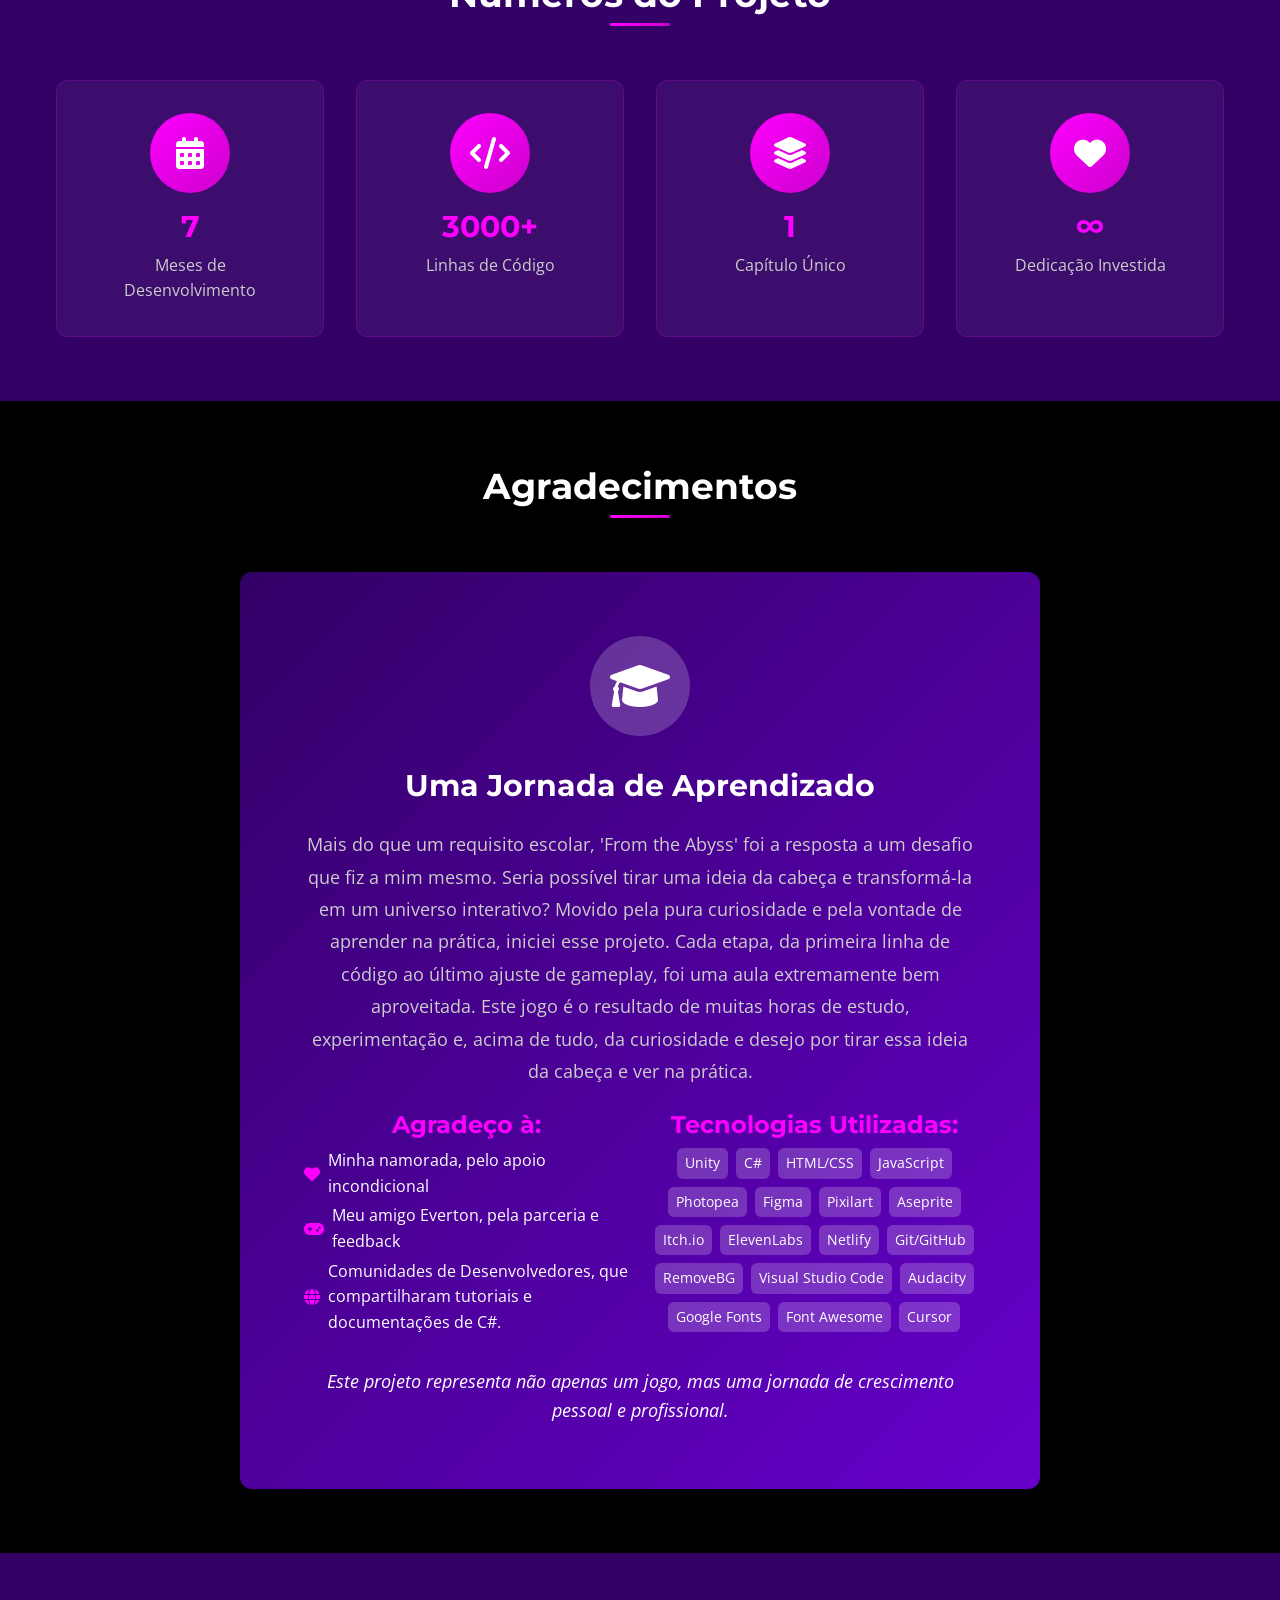
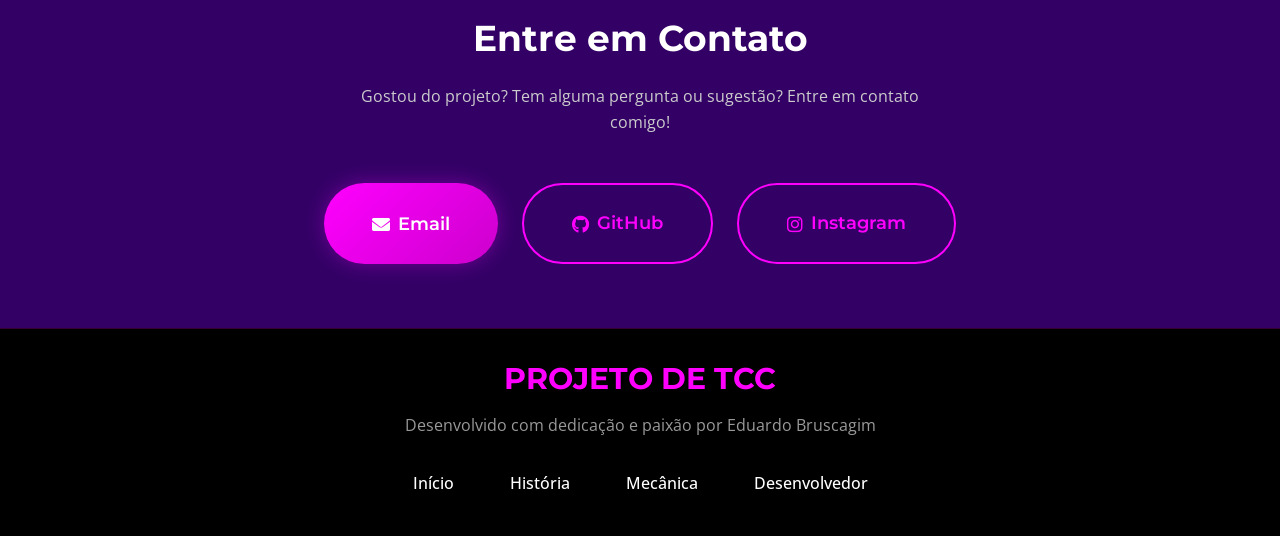
==== commit 2cbd149b: "...." ====
--- a/desenvolvedor.html
+++ b/desenvolvedor.html
@@ -68,7 +68,7 @@
                         <div style="text-align: center; margin-bottom: var(--spacing-lg);">
                             <div
                                 style="width: 120px; height: 120px; background: var(--gradient-secondary); border-radius: 50%; display: flex; align-items: center; justify-content: center; margin: 0 auto var(--spacing-md); position: relative; overflow: hidden;">
-                                <img src="Assets/Images/Desenvolvedor/gojo-seis-olhos.jpg"
+                                <img src="assets/images/desenvolvedor/gojo-seis-olhos.jpg"
                                     alt="Foto de Eduardo Guilherme Bruscagim"
                                     style="width: 100%; height: 100%; object-fit: cover; border-radius: 50%;">
                                 <div
